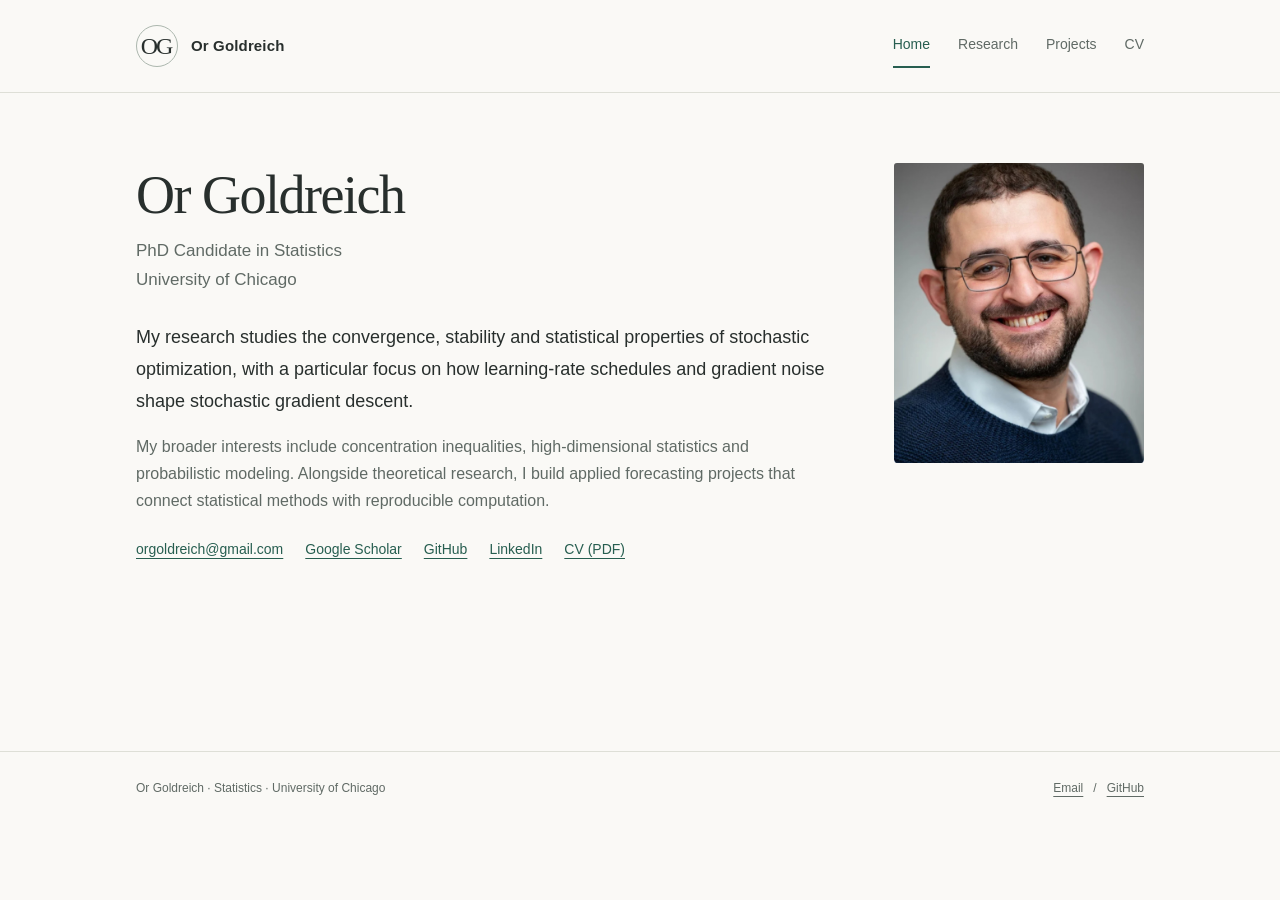
==== public/index.html @ 0536d859 "Publish Or Goldreich academic website with GitHub Pages" ====
<!doctype html>
<html lang="en"><head><meta charset="utf-8"><meta name="viewport" content="width=device-width,initial-scale=1">
<title>Research &amp; projects · Or Goldreich</title><meta name="description" content="Or Goldreich, PhD candidate in Statistics at the University of Chicago. Research in stochastic optimization and statistical theory, with applied forecasting projects.">
<meta name="theme-color" content="#faf9f6"><meta property="og:title" content="Research &amp; projects · Or Goldreich"><meta property="og:description" content="Or Goldreich, PhD candidate in Statistics at the University of Chicago. Research in stochastic optimization and statistical theory, with applied forecasting projects."><meta property="og:type" content="website">
<link rel="icon" href="assets/favicon.svg" type="image/svg+xml"><link rel="stylesheet" href="styles.css"><script src="site.js" defer></script></head>
<body><a class="skip" href="#main">Skip to content</a><header class="site-header"><div class="wrap header-inner"><a class="brand" href="index.html" aria-label="Or Goldreich home"><span class="monogram" aria-hidden="true">OG</span><span class="brand-name">Or Goldreich</span></a><nav class="nav" aria-label="Main navigation"><a href="index.html" aria-current="page">Home</a><a href="research.html">Research</a><a href="projects.html">Projects</a><a href="cv.html">CV</a></nav></div></header>
<main class="wrap" id="main"><section class="intro home-intro"><div class="home-copy"><h1>Or Goldreich</h1><p class="role">PhD Candidate in Statistics<br>University of Chicago</p><p class="lead">My research studies the convergence, stability and statistical properties of stochastic optimization, with a particular focus on how learning-rate schedules and gradient noise shape stochastic gradient descent.</p><p class="bio-more">My broader interests include concentration inequalities, high-dimensional statistics and probabilistic modeling. Alongside theoretical research, I build applied forecasting projects that connect statistical methods with reproducible computation.</p><div class="link-row"><a href="mailto:orgoldreich@gmail.com">orgoldreich@gmail.com</a><a href="https://scholar.google.com/citations?hl=en&amp;user=-E0CAHEAAAAJ">Google Scholar</a><a href="https://github.com/Goldreich">GitHub</a><a href="https://www.linkedin.com/in/or-goldreich-709a765a">LinkedIn</a><a href="assets/or-goldreich-cv.pdf">CV (PDF)</a></div></div><div class="profile-photo"><img src="assets/or-goldreich.jpg" alt="Portrait of Or Goldreich" width="1216" height="1536" fetchpriority="high"></div></section></main><footer class="footer"><div class="wrap footer-inner"><span>Or Goldreich · Statistics · University of Chicago</span><span><a href="mailto:orgoldreich@gmail.com">Email</a> &nbsp; / &nbsp; <a href="https://github.com/Goldreich">GitHub</a></span></div></footer></body></html>
---- public/styles.css ----
:root{--paper:#faf9f6;--ink:#282f2d;--muted:#606a65;--accent:#275e50;--accent-light:#e8efe9;--rule:#dedfd7;--white:#fff;--serif:Georgia,'Times New Roman',serif;--sans:Arial,Helvetica,sans-serif}
*{box-sizing:border-box}html{scroll-behavior:smooth;scroll-padding-top:30px}body{margin:0;background:var(--paper);color:var(--ink);font:16px/1.7 var(--sans);-webkit-font-smoothing:antialiased}a{color:var(--accent);text-decoration-thickness:1px;text-underline-offset:4px}a:hover{color:#173d32}button,select{font:inherit}button,a,select,summary{-webkit-tap-highlight-color:transparent}button{cursor:pointer}a:focus-visible,button:focus-visible,select:focus-visible,summary:focus-visible{outline:3px solid #a76e29;outline-offset:5px}button:disabled{cursor:default}.skip{position:fixed;top:-100px;left:12px;z-index:20;background:var(--white);padding:10px 20px}.skip:focus{top:10px}.wrap{max-width:1080px;margin:auto;padding:0 36px}.site-header{border-bottom:1px solid var(--rule)}.header-inner{min-height:92px;display:flex;align-items:center;justify-content:space-between;gap:30px}.brand{display:flex;gap:13px;align-items:center;text-decoration:none;color:var(--ink);font-size:15px;font-weight:600;letter-spacing:.01em}.monogram{font:24px var(--serif);width:42px;height:42px;border:1px solid #acb7ae;border-radius:50%;display:grid;place-items:center;letter-spacing:-2px;padding-right:2px}.nav{display:flex;gap:28px;align-items:center}.nav a{color:var(--muted);font-size:14px;text-decoration:none;padding:9px 0;border-bottom:2px solid transparent}.nav a:hover,.nav a[aria-current=page]{color:var(--accent);border-color:var(--accent)}main{min-height:70vh}h1,h2,h3,p{margin-top:0}h1,h2,h3{font-weight:400;line-height:1.2;font-family:var(--serif)}h1{font-size:52px;letter-spacing:-1.5px;margin-bottom:22px}h2{font-size:30px;letter-spacing:-.5px;margin-bottom:16px}h3{font-size:23px;letter-spacing:-.25px;margin-bottom:12px}.eyebrow{text-transform:uppercase;font-size:11px;letter-spacing:.16em;font-weight:600;color:var(--accent);margin-bottom:18px}.intro{padding:66px 0 53px;max-width:770px}.intro h1{font-size:66px;margin-bottom:9px}.role{font-size:17px;color:var(--muted);margin-bottom:26px}.lead{font-size:18px;line-height:1.8;max-width:730px}.intro .lead{margin-bottom:15px}.intro .bio-more{color:var(--muted);max-width:710px}.link-row{display:flex;gap:22px;flex-wrap:wrap;align-items:center;font-size:14px}.intro .link-row{margin-top:24px}.arrow{font-family:var(--sans);margin-left:5px}.topics{display:flex;gap:12px 25px;flex-wrap:wrap;color:var(--muted);font-size:13px;padding-top:23px}.topics span::before{content:'·';padding-right:9px;color:var(--accent)}.section{padding:38px 0 46px;border-top:1px solid var(--rule)}.section-heading{display:flex;justify-content:space-between;align-items:baseline;gap:20px;margin-bottom:24px}.section-heading h2{margin:0}.section-heading>a{font-size:13px;white-space:nowrap}.section-number{font:12px var(--sans);letter-spacing:.08em;color:var(--muted);margin-right:18px;vertical-align:middle}.paper{padding:27px 0;border-bottom:1px solid var(--rule)}.paper:last-child{border-bottom:0;padding-bottom:0}.paper:first-child{padding-top:0}.paper h3{font-size:23px;max-width:790px;margin-bottom:10px}.paper h3 a{color:var(--ink);text-decoration:none}.paper h3 a:hover{text-decoration:underline;text-decoration-color:var(--accent)}.authors{font-size:14px;color:var(--muted);margin-bottom:8px}.venue{font-size:13px;color:var(--accent);margin-bottom:13px}.paper p.description{max-width:760px;font-size:15px;margin-bottom:15px}.badge{display:inline-block;border:1px solid #c3d2c8;background:#eef3ef;color:var(--accent);padding:2px 8px;font:11px/1.6 var(--sans);letter-spacing:.025em;margin-bottom:11px}.badge.neutral{border-color:var(--rule);background:transparent;color:var(--muted)}.project-feature{display:grid;grid-template-columns:1fr 1fr;gap:40px;align-items:start}.project-feature h3{font-size:29px;max-width:380px}.project-feature p{color:var(--muted);font-size:15px;max-width:440px}.button{display:inline-flex;align-items:center;justify-content:center;gap:12px;padding:10px 17px;border:1px solid var(--accent);font-size:13px;line-height:1.5;text-decoration:none;border-radius:2px;background:var(--accent);color:white}.button:hover{background:#1b453a;color:white}.button.secondary{color:var(--accent);background:transparent}.button.secondary:hover{background:var(--accent-light)}.button-row{display:flex;gap:12px;flex-wrap:wrap;margin:22px 0 12px}.figure-panel{background:#f0f2ed;padding:23px 25px 19px;border:1px solid #dce2d9;border-radius:3px}.figure-panel .eyebrow{font-size:10px;letter-spacing:.1em;margin-bottom:20px}.figure-caption{font-size:11px;color:var(--muted);margin:15px 0 0;line-height:1.6}.mini-row{display:grid;grid-template-columns:89px 1fr 30px;align-items:center;gap:10px;margin:13px 0;font-size:11px}.mini-row .track{height:18px}.track{position:relative;min-width:0;height:26px}.track::before{content:'';position:absolute;left:0;right:0;top:50%;height:1px;background:#d5dcd4}.interval{position:absolute;top:calc(50% - 3px);height:6px;background:#b0c4b5;border-radius:1px}.dot{position:absolute;top:calc(50% - 4px);width:8px;height:8px;background:var(--accent);border-radius:50%;transform:translateX(-50%)}.num{font-variant-numeric:tabular-nums;text-align:right}.background-note{display:grid;grid-template-columns:1fr 1fr;gap:60px}.background-note p{font-size:15px;color:var(--muted)}.footer{border-top:1px solid var(--rule);padding:26px 0;margin-top:28px;color:var(--muted);font-size:12px}.footer-inner{display:flex;justify-content:space-between;gap:20px;flex-wrap:wrap}.footer a{color:var(--muted)}.page-intro{padding:56px 0 32px;max-width:780px}.page-intro .lead{color:var(--muted);font-size:17px}.page-intro h1{font-size:48px}.filters{display:flex;gap:7px;flex-wrap:wrap;padding:0 0 28px}.filter{padding:7px 14px;border:1px solid var(--rule);border-radius:2px;background:transparent;color:var(--muted);font-size:12px}.filter[aria-pressed=true]{background:var(--accent);border-color:var(--accent);color:white}.filter:hover{border-color:var(--accent)}.publication-list{padding-bottom:45px}.result-count{font-size:12px;color:var(--muted);margin-bottom:26px}.pub-links{display:flex;gap:19px;align-items:center;font-size:13px;flex-wrap:wrap}.citation{margin-top:17px}.citation summary{font-size:12px;cursor:pointer;color:var(--muted)}.citation pre{font:12px/1.6 monospace;white-space:pre-wrap;overflow-wrap:anywhere;background:#eeefea;padding:20px;margin-top:12px}.copy{font-size:12px;padding:5px 10px;background:white;border:1px solid var(--rule);border-radius:2px;color:var(--accent)}[hidden]{display:none!important}.project-list .project-feature{padding:5px 0 36px}.small-project{display:grid;grid-template-columns:170px 1fr;gap:25px;padding:27px 0;border-top:1px solid var(--rule)}.small-project h3{font-size:23px}.small-project p{font-size:15px;color:var(--muted);margin-bottom:0}.back-link{font-size:12px;display:inline-block;margin-top:34px}.project-intro{padding-top:30px;max-width:820px}.project-intro h1{font-size:48px}.project-intro .lead{font-size:18px}.snapshot{font-size:12px;color:var(--muted);padding-left:11px;border-left:2px solid #aebfaf;margin:21px 0 0}.metrics{display:grid;grid-template-columns:repeat(4,1fr);border-block:1px solid var(--rule);margin:35px 0 40px;padding:23px 0}.metric{border-right:1px solid var(--rule);padding:0 22px}.metric:first-child{padding-left:0}.metric:last-child{border:0}.metric strong{font:32px var(--serif);display:block;margin-bottom:5px}.metric span{font-size:12px;color:var(--muted)}.project-layout{display:grid;grid-template-columns:170px minmax(0,1fr);gap:48px;padding-bottom:40px}.article-nav{font-size:12px}.article-nav p{font-weight:600;margin-bottom:10px}.article-nav a{display:block;margin:8px 0;color:var(--muted);text-decoration:none}.article-nav a:hover{color:var(--accent)}.article-section{padding:0 0 37px;margin-bottom:34px;border-bottom:1px solid var(--rule)}.article-section:last-child{border:0;margin:0;padding-bottom:0}.article-section p{font-size:15px}.article-section h2{font-size:29px}.article-section h3{font-size:20px;margin-top:23px}.chart-box{background:white;border:1px solid var(--rule);padding:23px 25px;border-radius:3px;margin-top:24px}.chart-top{display:flex;align-items:center;justify-content:space-between;gap:18px;flex-wrap:wrap;margin-bottom:18px}.chart-top h3{font:15px var(--sans);margin:0;font-weight:600}.segmented{display:flex;border:1px solid var(--rule);border-radius:3px;overflow:hidden}.segmented button{padding:5px 11px;font-size:11px;border:0;background:transparent;color:var(--muted)}.segmented button[aria-pressed=true]{color:white;background:var(--accent)}.legend{font-size:11px;color:var(--muted);display:flex;gap:16px;flex-wrap:wrap;margin:10px 0 20px}.legend-dot::before{content:'';display:inline-block;width:7px;height:7px;background:var(--accent);border-radius:50%;margin-right:7px}.legend-line::before{content:'';display:inline-block;width:16px;height:5px;background:#b0c4b5;margin-right:7px;vertical-align:middle}.chart-row{display:grid;grid-template-columns:156px minmax(0,1fr) 36px;gap:12px;align-items:center;margin:7px 0;font-size:11px}.chart-row .num{font-size:12px}.chart-ticks{display:grid;grid-template-columns:156px minmax(0,1fr) 36px;gap:12px;font-size:10px;color:var(--muted);margin-bottom:12px}.tick-track{display:flex;justify-content:space-between}.chart-labels{display:flex;justify-content:space-between;font-size:10px;letter-spacing:.03em;text-transform:uppercase;color:var(--muted);margin-bottom:14px}.chart-sort{margin-top:18px;font-size:11px;display:flex;align-items:center;gap:8px;color:var(--muted)}.chart-sort select{border:1px solid var(--rule);background:var(--paper);padding:4px 7px;border-radius:2px;font-size:11px;color:var(--ink)}.readout{font-size:12px!important;margin:16px 0 0;color:var(--muted)}.steps{padding-left:21px}.steps li{font-size:14px;padding:4px 0 8px 8px}.steps strong{font-weight:600}.evaluation{width:100%;border-collapse:collapse;font-size:13px;margin:20px 0}.evaluation td,.evaluation th{text-align:left;padding:12px 10px;border-bottom:1px solid var(--rule);font-weight:400}.evaluation th{color:var(--muted);font-size:11px}.evaluation td:first-child,.evaluation th:first-child{padding-left:0}.evaluation td:not(:first-child){font-variant-numeric:tabular-nums}.note{border-left:2px solid #bac9ba;padding:0 0 0 15px;color:var(--muted);font-size:13px!important}.limitations{padding-left:20px}.limitations li{font-size:14px;margin-bottom:12px;padding-left:3px}.source-note{font-size:11px!important;color:var(--muted);overflow-wrap:anywhere}.cv-intro{display:flex;gap:30px;align-items:flex-start;justify-content:space-between}.cv-intro h1{margin-bottom:18px}.cv-intro .button{flex-shrink:0;margin-top:35px}.timeline-row{display:grid;grid-template-columns:155px 1fr;gap:30px;padding:23px 0;border-bottom:1px solid var(--rule)}.timeline-row:last-child{border-bottom:0}.timeline-date{font-size:12px;color:var(--muted);padding-top:4px}.timeline-row h3{font-family:var(--sans);font-weight:600;font-size:16px;letter-spacing:0;margin-bottom:6px}.timeline-row p{font-size:14px;margin-bottom:7px;color:var(--muted)}.timeline-row .degree{color:var(--ink)}.skills-line{font-size:15px;color:var(--muted)}.no-js-note{font-size:12px;color:var(--muted)}
@media(min-width:1100px){.article-nav{position:sticky;top:30px;align-self:start}}
@media(max-width:760px){.wrap{padding:0 24px}.header-inner{min-height:84px;gap:18px}.nav{gap:18px}.brand-name{display:none}.intro{padding:44px 0 40px}.intro h1{font-size:54px}.lead{font-size:17px}.section{padding:30px 0 34px}.project-feature{grid-template-columns:1fr;gap:25px}.figure-panel{max-width:550px}.background-note{grid-template-columns:1fr;gap:16px}.page-intro{padding-top:42px}.page-intro h1{font-size:42px}.project-layout{grid-template-columns:1fr;gap:22px}.article-nav{display:flex;gap:16px;flex-wrap:wrap;border-bottom:1px solid var(--rule);padding-bottom:16px}.article-nav p{display:none}.article-nav a{margin:0}.metrics{margin:29px 0}.metric{padding:0 14px}.metric strong{font-size:27px}.metric span{font-size:11px}.project-intro h1{font-size:42px}.small-project{grid-template-columns:1fr;gap:3px}.timeline-row{grid-template-columns:125px 1fr;gap:18px}.cv-intro{flex-direction:column;gap:0}.cv-intro .button{margin-top:0;margin-bottom:10px}.chart-row,.chart-ticks{grid-template-columns:130px minmax(0,1fr) 30px;gap:9px}.chart-box{padding:20px}.section-heading{gap:10px}.section-number{margin-right:10px}}
@media(max-width:420px){.wrap{padding:0 19px}.nav{gap:17px}.monogram{width:35px;height:35px;font-size:21px}.intro h1{font-size:48px}.role{font-size:15px}.section-heading h2{font-size:26px}.metrics{grid-template-columns:1fr 1fr;gap:19px 0}.metric{padding:0 17px}.metric:nth-child(3){padding-left:0}.metric:nth-child(2){border:0}.metric strong{font-size:28px}.chart-row,.chart-ticks{grid-template-columns:105px minmax(0,1fr) 28px;gap:7px}.chart-box{padding:16px 12px}.chart-row{font-size:10px}.chart-row .num{font-size:11px}.timeline-row{grid-template-columns:1fr;gap:4px}.paper h3{font-size:22px}.project-intro h1{font-size:37px}.evaluation{font-size:11px}.evaluation td,.evaluation th{padding:10px 6px}.button-row{gap:8px}.button{padding:9px 13px}.footer-inner{gap:7px}}
@media(prefers-reduced-motion:reduce){html{scroll-behavior:auto}}

/* Plain academic home and paper list. */
.home-intro{max-width:760px;padding-top:70px;padding-bottom:65px}.home-intro h1{font-size:54px}.home-intro .role{line-height:1.7}.research-intro{padding-bottom:24px}.research-intro h1{font-size:38px;margin-bottom:14px}.research-intro p{font-size:14px;margin-bottom:0}.research-list .paper{padding:24px 0}.research-list .paper h3{font:600 17px/1.5 var(--sans);letter-spacing:0;margin-bottom:7px;max-width:900px}.research-list .authors{margin-bottom:6px}.research-list .venue{margin-bottom:7px;color:var(--ink)}.research-list .pub-links{gap:14px;font-size:13px}.research-list{max-width:900px}.home-intro .link-row{gap:15px 22px}@media(max-width:760px){.home-intro{padding-top:44px}.home-intro h1{font-size:46px}.research-intro h1{font-size:34px}}

.small-project{grid-template-columns:210px 1fr}.small-project .badge{white-space:nowrap}@media(max-width:760px){.small-project{grid-template-columns:1fr}}

/* Homepage portrait; the frame hides the source screenshot's edge controls. */
.home-intro{max-width:none;display:grid;grid-template-columns:minmax(0,1fr) 250px;gap:58px;align-items:start}.home-copy{min-width:0}.profile-photo{width:100%;aspect-ratio:5/6;overflow:hidden;border-radius:3px;background:#e5e7e2}.profile-photo img{display:block;width:100%;height:auto;transform:translateY(-3.2%)}
@media(max-width:760px){.home-intro{grid-template-columns:1fr;gap:30px}.profile-photo{grid-row:1;width:190px}.home-copy{grid-row:2}}
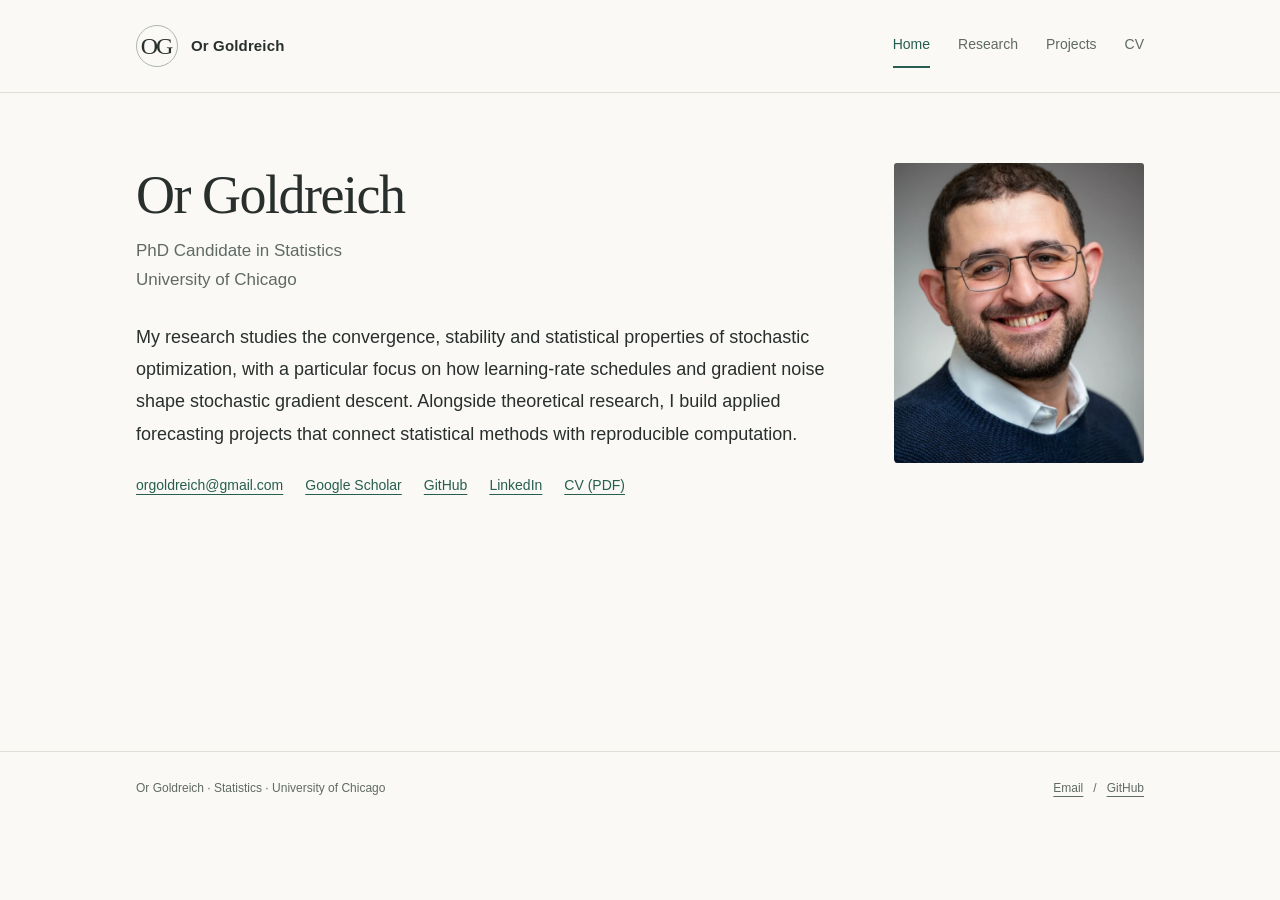
==== commit 48709a3b: "Consolidate homepage research introduction into one paragraph" ====
--- a/public/index.html
+++ b/public/index.html
@@ -4,4 +4,4 @@
 <meta name="theme-color" content="#faf9f6"><meta property="og:title" content="Research &amp; projects · Or Goldreich"><meta property="og:description" content="Or Goldreich, PhD candidate in Statistics at the University of Chicago. Research in stochastic optimization and statistical theory, with applied forecasting projects."><meta property="og:type" content="website">
 <link rel="icon" href="assets/favicon.svg" type="image/svg+xml"><link rel="stylesheet" href="styles.css"><script src="site.js" defer></script></head>
 <body><a class="skip" href="#main">Skip to content</a><header class="site-header"><div class="wrap header-inner"><a class="brand" href="index.html" aria-label="Or Goldreich home"><span class="monogram" aria-hidden="true">OG</span><span class="brand-name">Or Goldreich</span></a><nav class="nav" aria-label="Main navigation"><a href="index.html" aria-current="page">Home</a><a href="research.html">Research</a><a href="projects.html">Projects</a><a href="cv.html">CV</a></nav></div></header>
-<main class="wrap" id="main"><section class="intro home-intro"><div class="home-copy"><h1>Or Goldreich</h1><p class="role">PhD Candidate in Statistics<br>University of Chicago</p><p class="lead">My research studies the convergence, stability and statistical properties of stochastic optimization, with a particular focus on how learning-rate schedules and gradient noise shape stochastic gradient descent.</p><p class="bio-more">My broader interests include concentration inequalities, high-dimensional statistics and probabilistic modeling. Alongside theoretical research, I build applied forecasting projects that connect statistical methods with reproducible computation.</p><div class="link-row"><a href="mailto:orgoldreich@gmail.com">orgoldreich@gmail.com</a><a href="https://scholar.google.com/citations?hl=en&amp;user=-E0CAHEAAAAJ">Google Scholar</a><a href="https://github.com/Goldreich">GitHub</a><a href="https://www.linkedin.com/in/or-goldreich-709a765a">LinkedIn</a><a href="assets/or-goldreich-cv.pdf">CV (PDF)</a></div></div><div class="profile-photo"><img src="assets/or-goldreich.jpg" alt="Portrait of Or Goldreich" width="1216" height="1536" fetchpriority="high"></div></section></main><footer class="footer"><div class="wrap footer-inner"><span>Or Goldreich · Statistics · University of Chicago</span><span><a href="mailto:orgoldreich@gmail.com">Email</a> &nbsp; / &nbsp; <a href="https://github.com/Goldreich">GitHub</a></span></div></footer></body></html>+<main class="wrap" id="main"><section class="intro home-intro"><div class="home-copy"><h1>Or Goldreich</h1><p class="role">PhD Candidate in Statistics<br>University of Chicago</p><p class="lead">My research studies the convergence, stability and statistical properties of stochastic optimization, with a particular focus on how learning-rate schedules and gradient noise shape stochastic gradient descent. Alongside theoretical research, I build applied forecasting projects that connect statistical methods with reproducible computation.</p><div class="link-row"><a href="mailto:orgoldreich@gmail.com">orgoldreich@gmail.com</a><a href="https://scholar.google.com/citations?hl=en&amp;user=-E0CAHEAAAAJ">Google Scholar</a><a href="https://github.com/Goldreich">GitHub</a><a href="https://www.linkedin.com/in/or-goldreich-709a765a">LinkedIn</a><a href="assets/or-goldreich-cv.pdf">CV (PDF)</a></div></div><div class="profile-photo"><img src="assets/or-goldreich.jpg" alt="Portrait of Or Goldreich" width="1216" height="1536" fetchpriority="high"></div></section></main><footer class="footer"><div class="wrap footer-inner"><span>Or Goldreich · Statistics · University of Chicago</span><span><a href="mailto:orgoldreich@gmail.com">Email</a> &nbsp; / &nbsp; <a href="https://github.com/Goldreich">GitHub</a></span></div></footer></body></html>
